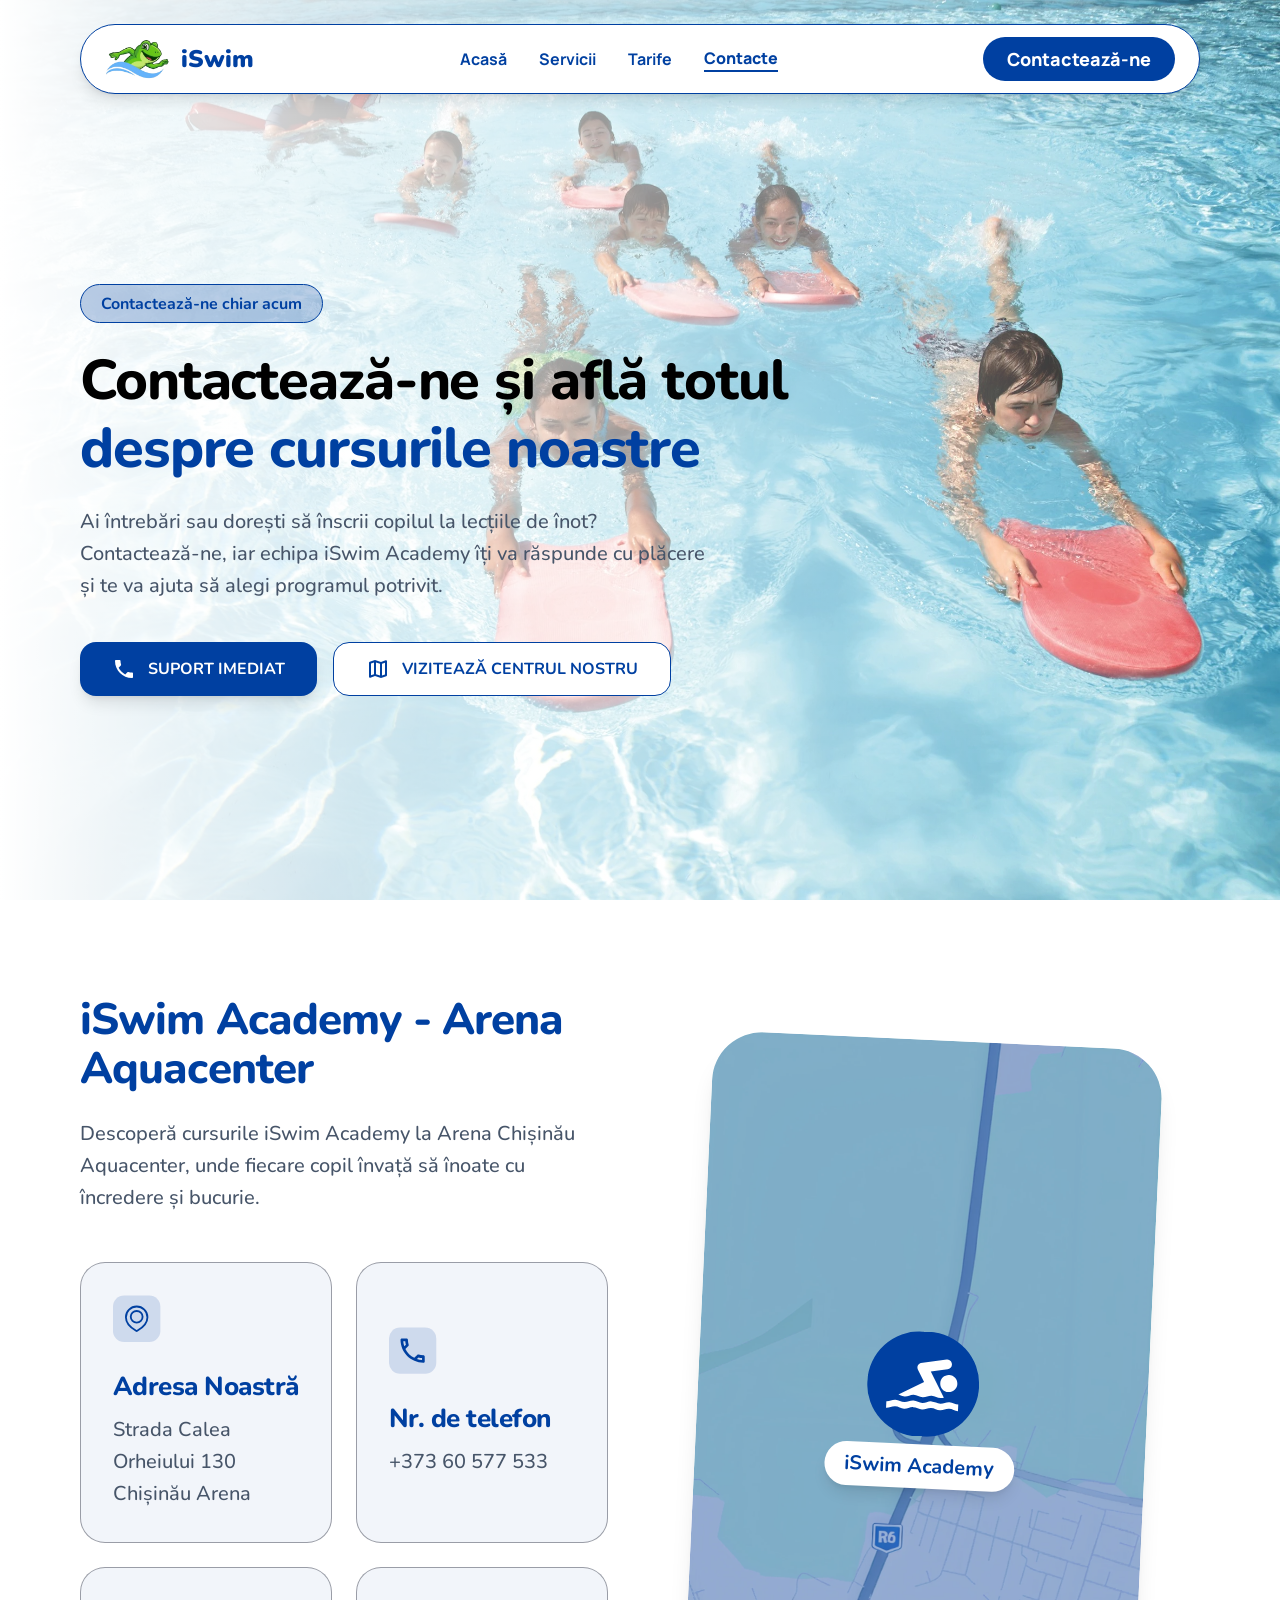
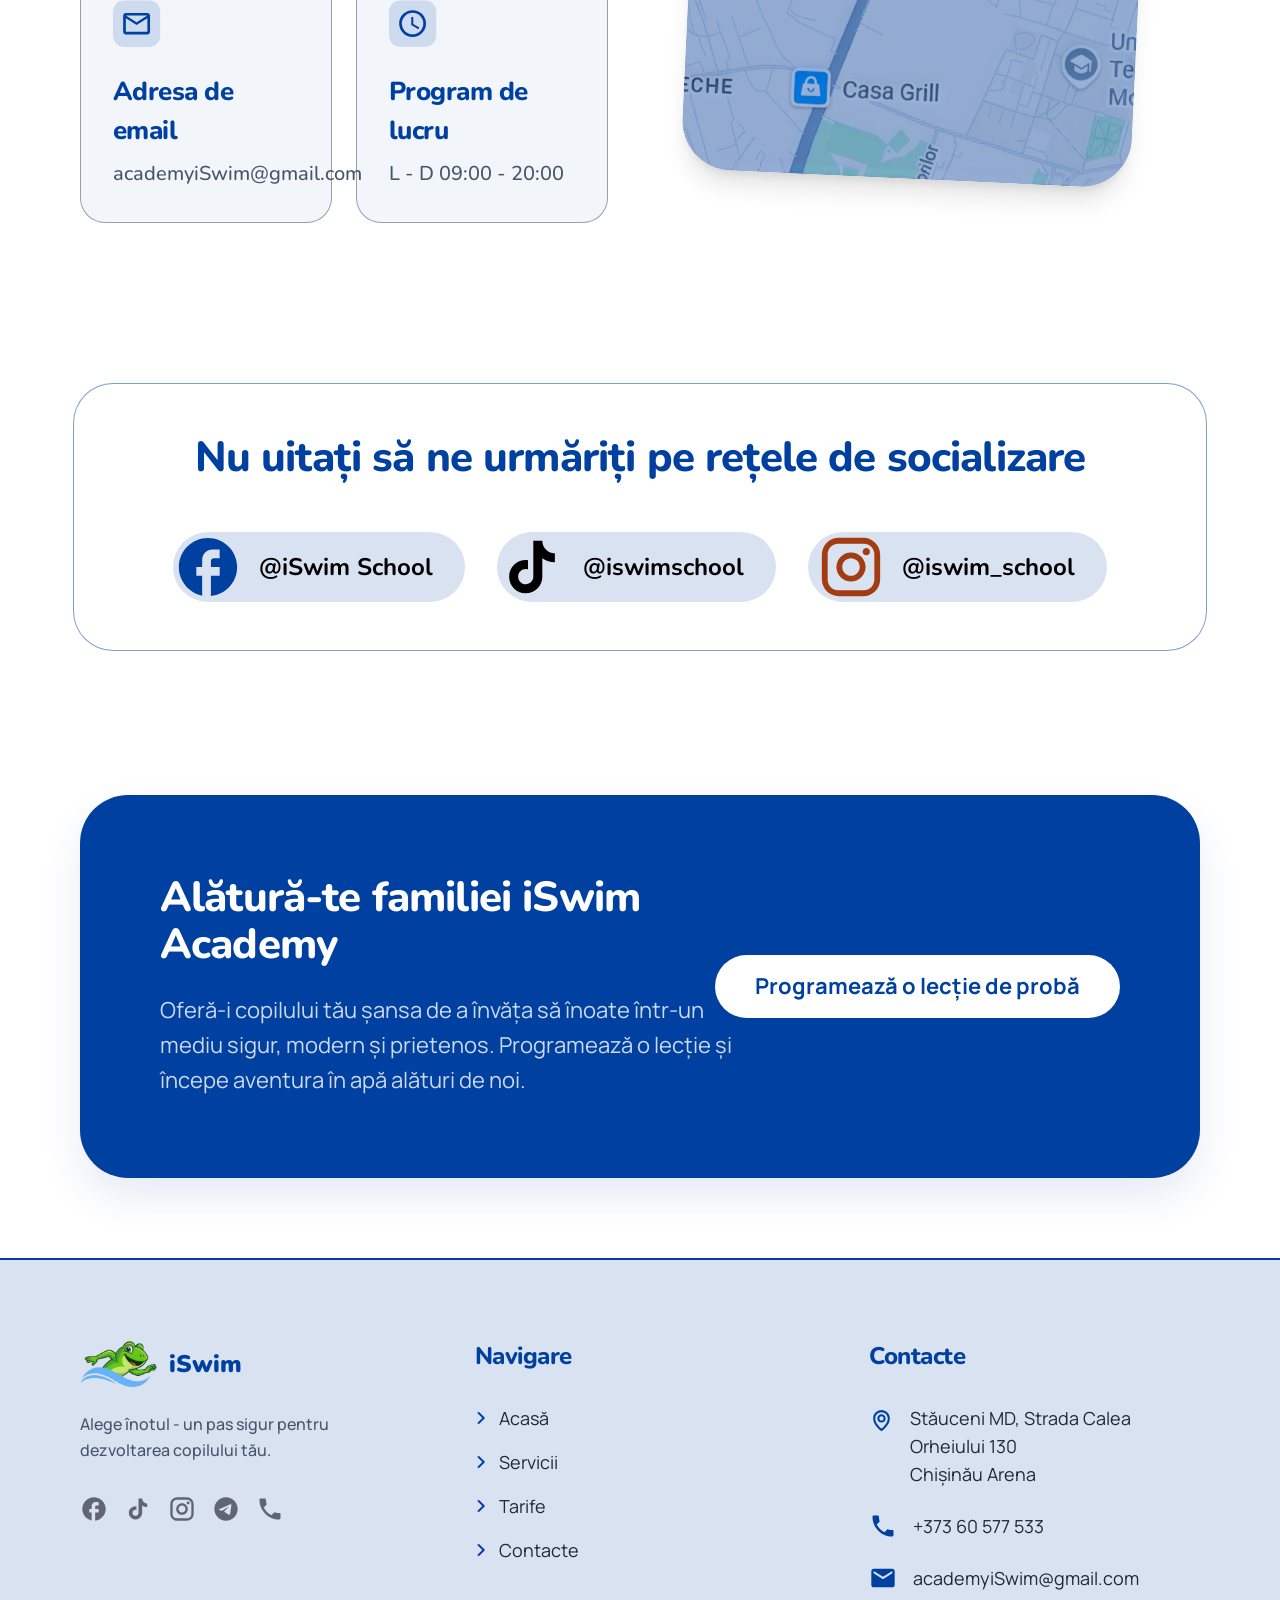
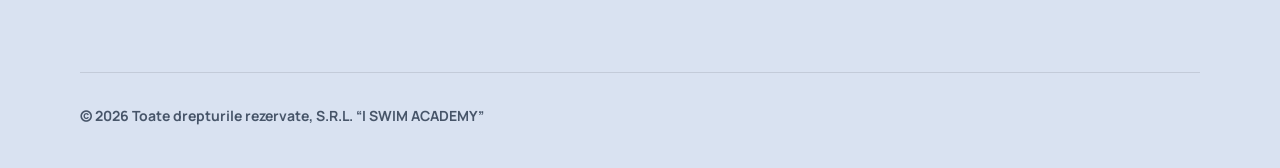
==== contacte.html @ d7ab373a "Initial commit" ====
<!DOCTYPE html>
<html lang="ro">
<head>
  <meta charset="UTF-8">
  <meta name="viewport" content="width=device-width, initial-scale=1.0">
  <title>iSwim Academy - Contact</title>
  
  <!-- Tailwind CSS v4 -->
  <script src="Contacte/tailwindcss.js"></script>
  
  <!-- Iconify -->
  <script src="Contacte/iconify-icon.min.js"></script>
  
  <!-- Fonts -->
  <link href="https://fonts.googleapis.com/css2?family=Nunito:ital,wght@0,100;0,200;0,300;0,400;0,500;0,600;0,700;0,800;0,900;1,100;1,200;1,300;1,400;1,500;1,600;1,700;1,800;1,900&amp;display=swap" type="text/css" rel="stylesheet">
  <link href="https://fonts.googleapis.com/css2?family=Manrope:ital,wght@0,100;0,200;0,300;0,400;0,500;0,600;0,700;0,800;0,900;1,100;1,200;1,300;1,400;1,500;1,600;1,700;1,800;1,900&amp;display=swap" type="text/css" rel="stylesheet">
  <link href="https://fonts.googleapis.com/css2?family=Roboto:ital,wght@0,100;0,200;0,300;0,400;0,500;0,600;0,700;0,800;0,900;1,100;1,200;1,300;1,400;1,500;1,600;1,700;1,800;1,900&amp;display=swap" type="text/css" rel="stylesheet">
  <link href="https://fonts.googleapis.com/css2?family=Inter:ital,wght@0,100;0,200;0,300;0,400;0,500;0,600;0,700;0,800;0,900;1,100;1,200;1,300;1,400;1,500;1,600;1,700;1,800;1,900&amp;display=swap" type="text/css" rel="stylesheet">

  <style>
    body {
      font-family: "Manrope", "Inter", ui-sans-serif, system-ui, sans-serif;
      color: #1e293b;
      -webkit-font-smoothing: antialiased;
      -moz-osx-font-smoothing: grayscale;
      overflow-x: hidden;
    }

    h1, h2, h3, h4, h5, h6 {
      font-family: "Nunito", "Roboto", ui-sans-serif, system-ui, sans-serif;
      font-weight: 800;
      letter-spacing: -0.02em;
      color: #0040A1;
    }

    p {
      line-height: 1.6;
      color: #475569;
    }

    .text-balance {
      text-wrap: balance;
    }

    .glass-card {
      background: rgba(255, 255, 255, 0.8);
      backdrop-filter: blur(12px);
      -webkit-backdrop-filter: blur(12px);
      border: 1px solid rgba(255, 255, 255, 0.3);
    }

    .hero-gradient-overlay {
      background: linear-gradient(90deg, #FFFFFF 0%, rgba(255, 255, 255, 0.4) 70%, rgba(255, 255, 255, 0) 100%);
    }

    .transition-all-smooth {
      transition: all 0.3s cubic-bezier(0.4, 0, 0.2, 1);
    }

    ::-webkit-scrollbar {
      width: 8px;
    }
    ::-webkit-scrollbar-track {
      background: #f1f5f9;
    }
    ::-webkit-scrollbar-thumb {
      background: #0040A1;
      border-radius: 10px;
    }

    .blob-shape {
      border-radius: 190px 474px 222px 443px;
    }
    
    .blob-shape-rotated {
      border-radius: 190px 474px 222px 443px;
      transform: rotate(270deg);
    }
  </style>
</head>
<body class="bg-white">

  <!-- Header / Navigation -->
  <header class="absolute top-6 left-0 right-0 z-50 px-4 md:px-10 lg:px-20">
    <nav class="max-w-[1390px] mx-auto bg-white border border-[#0040A1] rounded-full px-6 py-3 flex items-center justify-between shadow-lg">
      <div class="flex items-center gap-3">
        <a href="index.html"><img src="Acasa/assets/logo.svg" alt="iSwim Logo" class="h-10 w-auto object-contain"></a>
        <a href="index.html"><span class="text-[#0040A1] font-[Nunito] text-2xl font-black">iSwim</span></a>
      </div>
      
      <div class="hidden md:flex items-center gap-8">
        <a href="index.html" class="text-[#0040A1] font-bold hover:opacity-70 transition-opacity">Acasă</a>
        <a href="servicii.html" class="text-[#0040A1] font-bold hover:opacity-70 transition-opacity">Servicii</a>
        <a href="tarife.html" class="text-[#0040A1] font-bold hover:opacity-70 transition-opacity">Tarife</a>
        <a href="contacte.html" class="text-[#0040A1] font-extrabold border-b-2 border-[#0040A1]">Contacte</a>
      </div>

        <button class="bg-[#0040A1] text-white px-6 py-2 rounded-full font-black text-lg btn-hover-effect">
          <a href="https://api.whatsapp.com/send/?phone=37360577533&text&type=phone_number&app_absent=0"> Contactează-ne</a>
      </button>
    </nav>
  </header>

  <!-- Hero Section -->
  <section class="relative min-h-screen flex items-center pt-20 overflow-hidden">
    <!-- Hero Background -->
    <div class="absolute inset-0 z-0">
      <img src="Contacte/assets/IMG_1.webp" alt="Swimming Pool" class="w-full h-full object-cover">
      <div class="absolute inset-0 hero-gradient-overlay"></div>
    </div>

    <div class="container mx-auto px-6 lg:px-20 relative z-10">
      <div class="max-w-3xl">
        <div class="inline-block px-5 py-1.5 bg-[#0040A1]/25 border border-[#0040A1] rounded-full mb-6">
          <span class="text-[#0040A1] font-[Nunito] font-bold text-sm md:text-base">Contactează-ne chiar acum</span>
        </div>
        
        <h1 class="text-4xl md:text-5xl lg:text-[56px] leading-tight md:leading-[1.2] mb-6">
          <span class="text-black">Contactează-ne și află totul</span><br>
          <span class="text-[#0040A1]">despre cursurile noastre</span>
        </h1>
        
        <p class="text-black font-[Nunito] font-medium text-lg md:text-xl mb-10 max-w-2xl">
          Ai întrebări sau dorești să înscrii copilul la lecțiile de înot?<br class="hidden md:block">
          Contactează-ne, iar echipa iSwim Academy îți va răspunde cu plăcere<br class="hidden md:block">
          și te va ajuta să alegi programul potrivit.
        </p>

        <div class="flex flex-col sm:flex-row gap-4">
          <button class="flex items-center justify-center gap-3 bg-[#0040A1] text-white px-8 py-3.5 rounded-2xl font-[Nunito] font-bold hover:bg-blue-800 transition-all shadow-lg">
            <a href="https://api.whatsapp.com/send/?phone=37360577533&text&type=phone_number&app_absent=0"><img src="Contacte/assets/IMG_2.svg" alt="Support" class="w-6 h-6"></a>
            <a href="https://api.whatsapp.com/send/?phone=37360577533&text&type=phone_number&app_absent=0"><span>SUPORT IMEDIAT</span></a>
          </button>
          <button class="flex items-center justify-center gap-3 bg-white text-[#0040A1] border border-[#0040A1] px-8 py-3.5 rounded-2xl font-[Nunito] font-bold hover:bg-blue-50 transition-all">
            <a href="https://maps.app.goo.gl/hyubg8hZn2QpqkkD6"><img src="Contacte/assets/IMG_3.svg" alt="Visit" class="w-6 h-6"></a>
            <a href="https://maps.app.goo.gl/hyubg8hZn2QpqkkD6"><span>VIZITEAZĂ CENTRUL NOSTRU</span></a>
          </button>
        </div>
      </div>
    </div>
  </section>

  <!-- Contact Info Section -->
  <section class="py-24 px-4 md:px-10 lg:px-20">
    <div class="max-w-[1390px] mx-auto grid grid-cols-1 lg:grid-cols-2 gap-16 items-center">
      
      <!-- Info Cards -->
      <div>
        <h2 class="text-4xl lg:text-[44px] mb-6">iSwim Academy - Arena Aquacenter</h2>
        <p class="text-[#424654] font-[Nunito] text-xl font-medium mb-12">
          Descoperă cursurile iSwim Academy la Arena Chișinău Aquacenter, unde fiecare copil învață să înoate cu încredere și bucurie.
        </p>

        <div class="grid grid-cols-1 sm:grid-cols-2 gap-6">
          <!-- Card 1 -->
          <div class="bg-[#0040A1]/5 border border-[#424654]/50 rounded-[25px] p-8">
            <a href="https://maps.app.goo.gl/hyubg8hZn2QpqkkD6">
            <img src="Contacte/assets/IMG_7.svg" alt="Address" class="w-12 h-12 mb-6">
            <h3 class="text-[26px] mb-2">Adresa Noastră</h3>
            <p class="text-black font-[Nunito] text-xl font-medium">Strada Calea Orheiului 130 Chișinău Arena</p>
            </a>
          </div>
          <!-- Card 2 -->
          <div class="bg-[#0040A1]/5 border border-[#424654]/50 rounded-[25px] p-8 flex items-center">
            <a href="https://api.whatsapp.com/send/?phone=37360577533&text&type=phone_number&app_absent=0">
            <img src="Contacte/assets/IMG_8.svg" alt="Phone" class="w-12 h-12 mb-6">
            <h3 class="text-[26px] mb-2">Nr. de telefon</h3>
            <p class="text-black font-[Nunito] text-xl font-medium">+373 60 577 533</p>
            </a>
          </div>
          <!-- Card 3 -->
          <div class="bg-[#0040A1]/5 border border-[#424654]/50 rounded-[25px] p-8">
            <a href="https://mail.google.com/mail/u/0/#inbox">
            <img src="Contacte/assets/IMG_9.svg" alt="Email" class="w-12 h-12 mb-6">
            <h3 class="text-[26px] mb-2">Adresa de email</h3>
            <p class="text-black font-[Nunito] text-xl font-medium">academyiSwim@gmail.com</p>
            </a>
          </div>
          <!-- Card 4 -->
          <div class="bg-[#0040A1]/5 border border-[#424654]/50 rounded-[25px] p-8">
            <img src="Contacte/assets/IMG_10.svg" alt="Hours" class="w-12 h-12 mb-6">
            <h3 class="text-[26px] mb-2">Program de lucru</h3>
            <p class="text-black font-[Nunito] text-xl font-medium">L - D 09:00 - 20:00</p>
          </div>
        </div>
      </div>

      <!-- Map Illustration -->
      <div class="relative flex justify-center lg:justify-end">
        <div class="relative w-full max-w-[450px] lg:right-[10%]">
          <div class="relative rounded-[50px] overflow-hidden rotate-[2.66deg] shadow-xl">
            <img src="Contacte/assets/IMG_5.webp" alt="Map" class="w-full h-auto">
            <div class="absolute inset-0 bg-[#0040A1]/40"></div>
            
            <!-- Map Pin -->
            <a href="https://maps.app.goo.gl/hyubg8hZn2QpqkkD6">
            <div class="absolute top-1/2 left-1/2 -translate-x-1/2 -translate-y-1/2 flex flex-col items-center">
              <img src="Contacte/assets/IMG_6.svg" alt="Pin" class="w-28 h-auto mb-2">
              <div class="bg-white px-5 py-2 rounded-full shadow-lg">
                <span class="text-[#0040A1] font-[Nunito] font-bold text-xl">iSwim Academy</span>
              </div>
            </div>
            </a>
          </div>
        </div>
      </div>
    </div>
  </section>

  <!-- Social Media Section -->
  <section class="py-16 px-4">
    <div class="max-w-[1134px] mx-auto bg-white border border-[#0040A1]/50 rounded-[40px] p-12 text-center">
      <h2 class="text-3xl md:text-[42px] leading-tight mb-12">Nu uitați să ne urmăriți pe rețele de socializare</h2>
      
      <div class="flex flex-wrap justify-center gap-8">
        <a href="https://www.facebook.com/iSwimSchooll/" class="flex items-center gap-4 bg-[#0040A1]/15 rounded-full pr-8 hover:bg-[#0040A1]/25">
          <img src="Contacte/assets/IMG_11.svg" alt="Facebook" class="w-[70px] h-[70px]">
          <span class="text-black font-[Nunito] text-2xl font-bold">@iSwim School</span>
        </a>
        <a href="https://www.tiktok.com/@iswimschool" class="flex items-center gap-4 bg-[#0040A1]/15 rounded-full pr-8 hover:bg-[#0040A1]/25">
          <img src="Contacte/assets/IMG_12.svg" alt="TikTok" class="w-[70px] h-[70px]">
          <span class="text-black font-[Nunito] text-2xl font-bold">@iswimschool</span>
        </a>
        <a href="https://www.instagram.com/iswim_school/" class="flex items-center gap-4 bg-[#0040A1]/15 rounded-full pr-8 hover:bg-[#0040A1]/25">
          <img src="Contacte/assets/IMG_13.svg" alt="Instagram" class="w-[70px] h-[70px] ml-2">
          <span class="text-black font-[Nunito] text-2xl font-bold">@iswim_school</span>
        </a>
      </div>
    </div>
  </section>

  <!-- CTA Section -->
  <section class="py-20">
    <div class="container mx-auto px-6 lg:px-20">
      <div class="bg-[#0040A1] rounded-[48px] p-12 lg:p-20 flex flex-col lg:flex-row items-center justify-between gap-10 shadow-[0px_20px_40px_0px_rgba(0,64,161,0.1)]">
        <div class="lg:w-2/3">
          <h2 class="!text-white font-[Manrope] text-4xl lg:text-[42px] font-semibold mb-6">Alătură-te familiei iSwim Academy</h2>
          <p class="!text-white/80 font-[Manrope] text-xl lg:text-[22px] max-w-2xl">
            Oferă-i copilului tău șansa de a învăța să înoate într-un mediu sigur, modern și prietenos. Programează o lecție și începe aventura în apă alături de noi.
          </p>
        </div>
        <div class="lg:w-1/3 flex justify-center lg:justify-end">
          <button class="bg-white text-[#0040A1] font-[Manrope] text-xl lg:text-[22px] font-bold px-10 py-4 rounded-full hover:bg-blue-50 transition-all whitespace-nowrap">
            <a href="https://api.whatsapp.com/send/?phone=37360577533&text&type=phone_number&app_absent=0">Programează o lecție de probă</a>
          </button>
        </div>
      </div>
    </div>
  </section>
  
  <!-- Footer -->
  <footer class="bg-[#0040A1]/15 pt-20 pb-10 border-t-2 border-[#0040A1]">
    <div class="container mx-auto px-6 lg:px-20">
      <div class="grid grid-cols-1 md:grid-cols-2 lg:grid-cols-3 gap-16 mb-20">
        <!-- Brand Column -->
        <div>
          <div class="flex items-center gap-3 mb-6">
            <a href="index.html"><img src="Servicii/assets/logo.svg" alt="iSwim Logo" class="h-12 w-auto"></a>
            <a href="index.html"><span class="text-[#0040A1] font-[Nunito] text-2xl font-black">iSwim</span></a>
          </div>
          <p class="text-base font-medium text-[#19191F]/80 mb-8 max-w-xs">
            Alege înotul - un pas sigur pentru dezvoltarea copilului tău.
          </p>
          <div class="flex gap-4">
            <a href="https://www.facebook.com/iSwimSchooll/" class="hover:opacity-70 transition-soft"><img src="Servicii/assets/IMG_23.svg" alt="Social" class="w-7 h-7"></a>
            <a href="https://www.tiktok.com/@iswimschool" class="hover:opacity-70 transition-soft"><img src="Servicii/assets/IMG_24.svg" alt="Social" class="w-7 h-7"></a>
            <a href="https://www.instagram.com/iswim_school/" class="hover:opacity-70 transition-soft"><img src="Servicii/assets/IMG_25.svg" alt="Social" class="w-7 h-7"></a>
            <a href="https://t.me/iSwim_info" class="hover:opacity-70 transition-soft"><img src="Servicii/assets/IMG_26.svg" alt="Social" class="w-7 h-7"></a>
            <a href="https://api.whatsapp.com/send/?phone=37360577533&text&type=phone_number&app_absent=0" class="hover:opacity-70 transition-soft"><img src="Servicii/assets/IMG_27.svg" alt="Social" class="w-7 h-7"></a>
          </div>
        </div>

        <!-- Navigation Column -->
        <div>
          <h4 class="text-black text-2xl font-black mb-8">Navigare</h4>
          <ul class="space-y-4">
            <li class="flex items-center gap-3">
              <img src="Servicii/assets/IMG_20.svg" alt="Arrow" class="w-3">
              <a href="index.html" class="text-lg hover:text-[#0040A1] transition-soft">Acasă</a>
            </li>
            <li class="flex items-center gap-3">
              <img src="Servicii/assets/IMG_20.svg" alt="Arrow" class="w-3">
              <a href="servicii.html" class="text-lg hover:text-[#0040A1] transition-soft">Servicii</a>
            </li>
            <li class="flex items-center gap-3">
              <img src="Servicii/assets/IMG_20.svg" alt="Arrow" class="w-3">
              <a href="tarife.html" class="text-lg hover:text-[#0040A1] transition-soft">Tarife</a>
            </li>
            <li class="flex items-center gap-3">
              <img src="Servicii/assets/IMG_20.svg" alt="Arrow" class="w-3">
              <a href="contacte.html" class="text-lg hover:text-[#0040A1] transition-soft">Contacte</a>
            </li>
          </ul>
        </div>

        <!-- Contact Column -->
        <div>
          <h4 class="text-black text-2xl font-black mb-8">Contacte</h4>
          <ul class="space-y-6">
            <li class="flex items-start gap-4">
              <a href="https://maps.app.goo.gl/hyubg8hZn2QpqkkD6"><img src="Servicii/assets/IMG_21.svg" alt="Location" class="w-7 mt-1"></a>
              <a href="https://maps.app.goo.gl/hyubg8hZn2QpqkkD6"><span class="text-lg">Stăuceni MD, Strada Calea Orheiului 130<br>Chișinău Arena</span></a>
            </li>
            <li class="flex items-center gap-4">
              <a href="https://api.whatsapp.com/send/?phone=37360577533&text&type=phone_number&app_absent=0"><img src="Servicii/assets/IMG_22.svg" alt="Phone" class="w-7"></a>
              <a href="https://api.whatsapp.com/send/?phone=37360577533&text&type=phone_number&app_absent=0"><span class="text-lg">+373 60 577 533</span></a>
            </li>
            <li class="flex items-center gap-4">
              <a href="https://mail.google.com/mail/u/0/#inbox"><img src="Servicii/assets/IMG_28.svg" alt="Email" class="w-7"></a>
              <a href="https://mail.google.com/mail/u/0/#inbox"><span class="text-lg">academyiSwim@gmail.com</span></a>
            </li>
          </ul>
        </div>
      </div>

      <div class="pt-8 border-t border-black/10">
        <p class="text-sm font-bold text-black/70">
          © 2026 Toate drepturile rezervate, S.R.L. “I SWIM ACADEMY”
        </p>
      </div>
    </div>
  </footer>

</body>
</html>
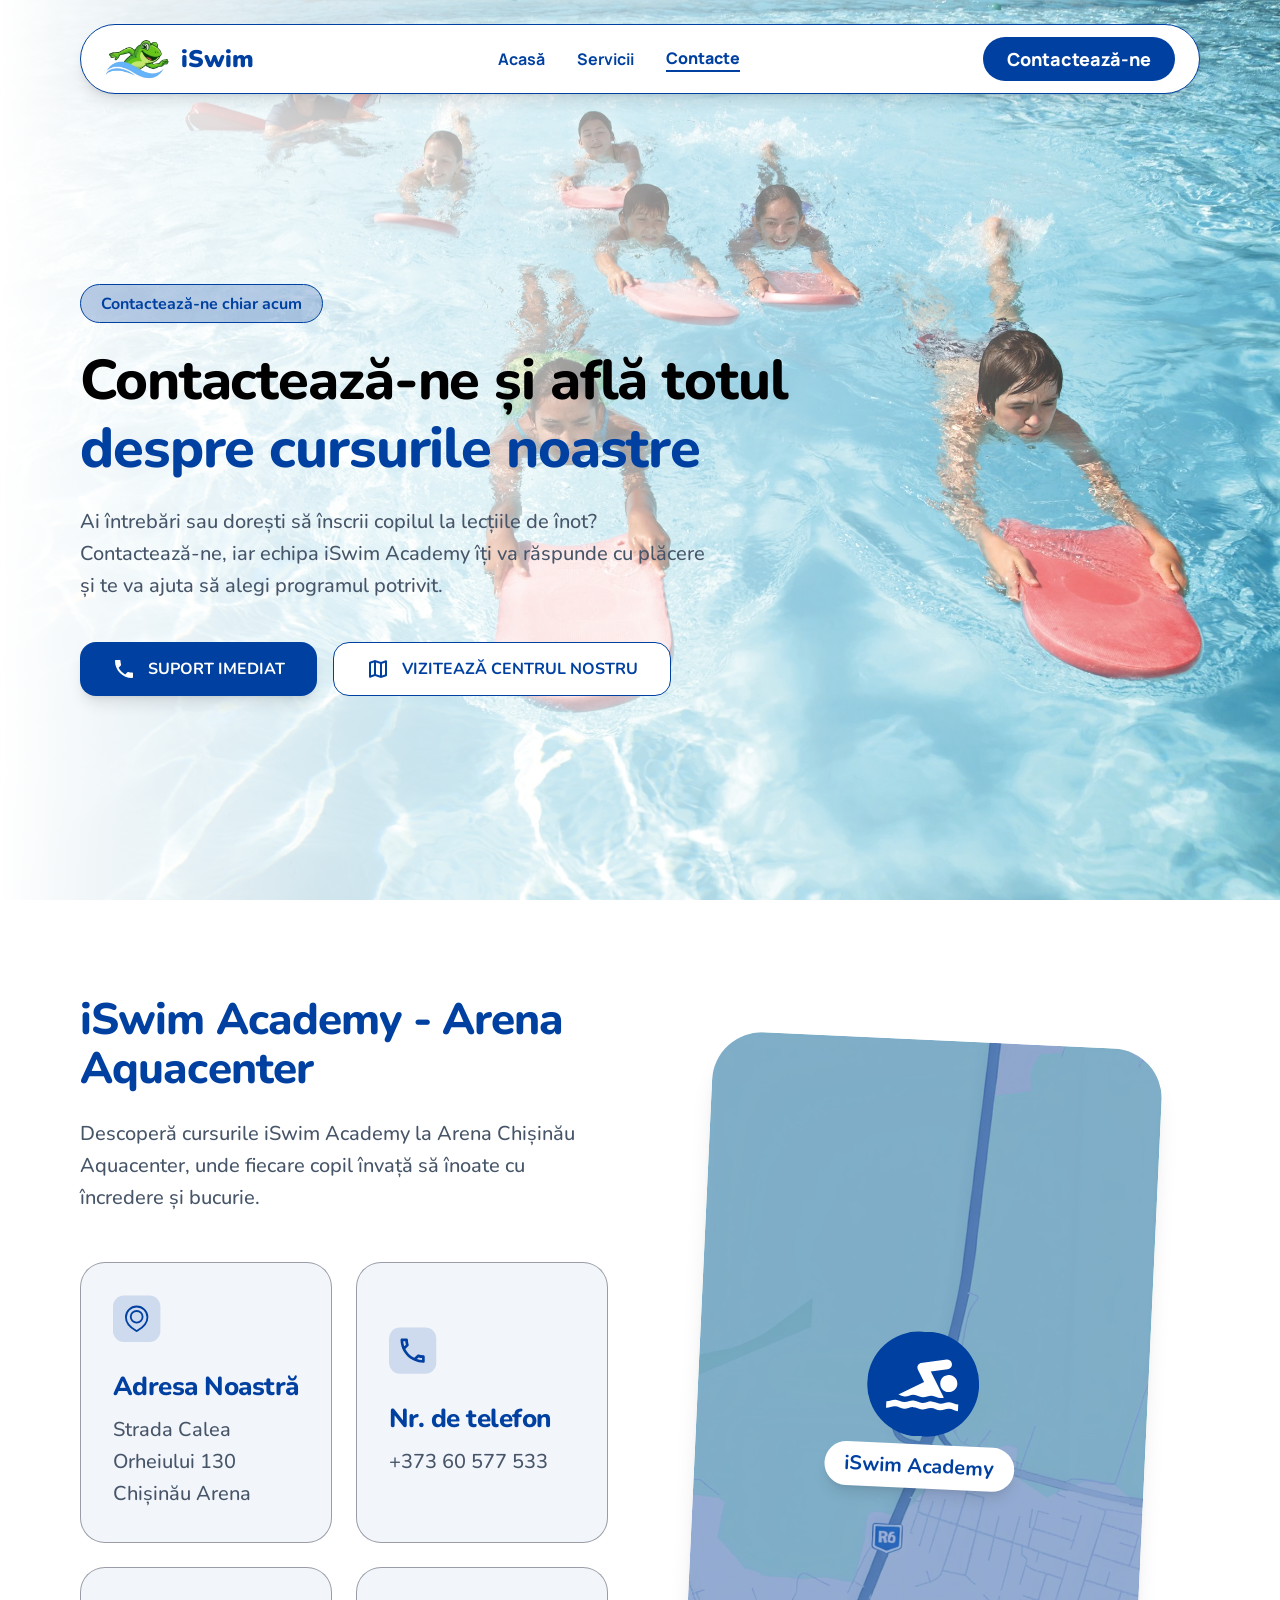
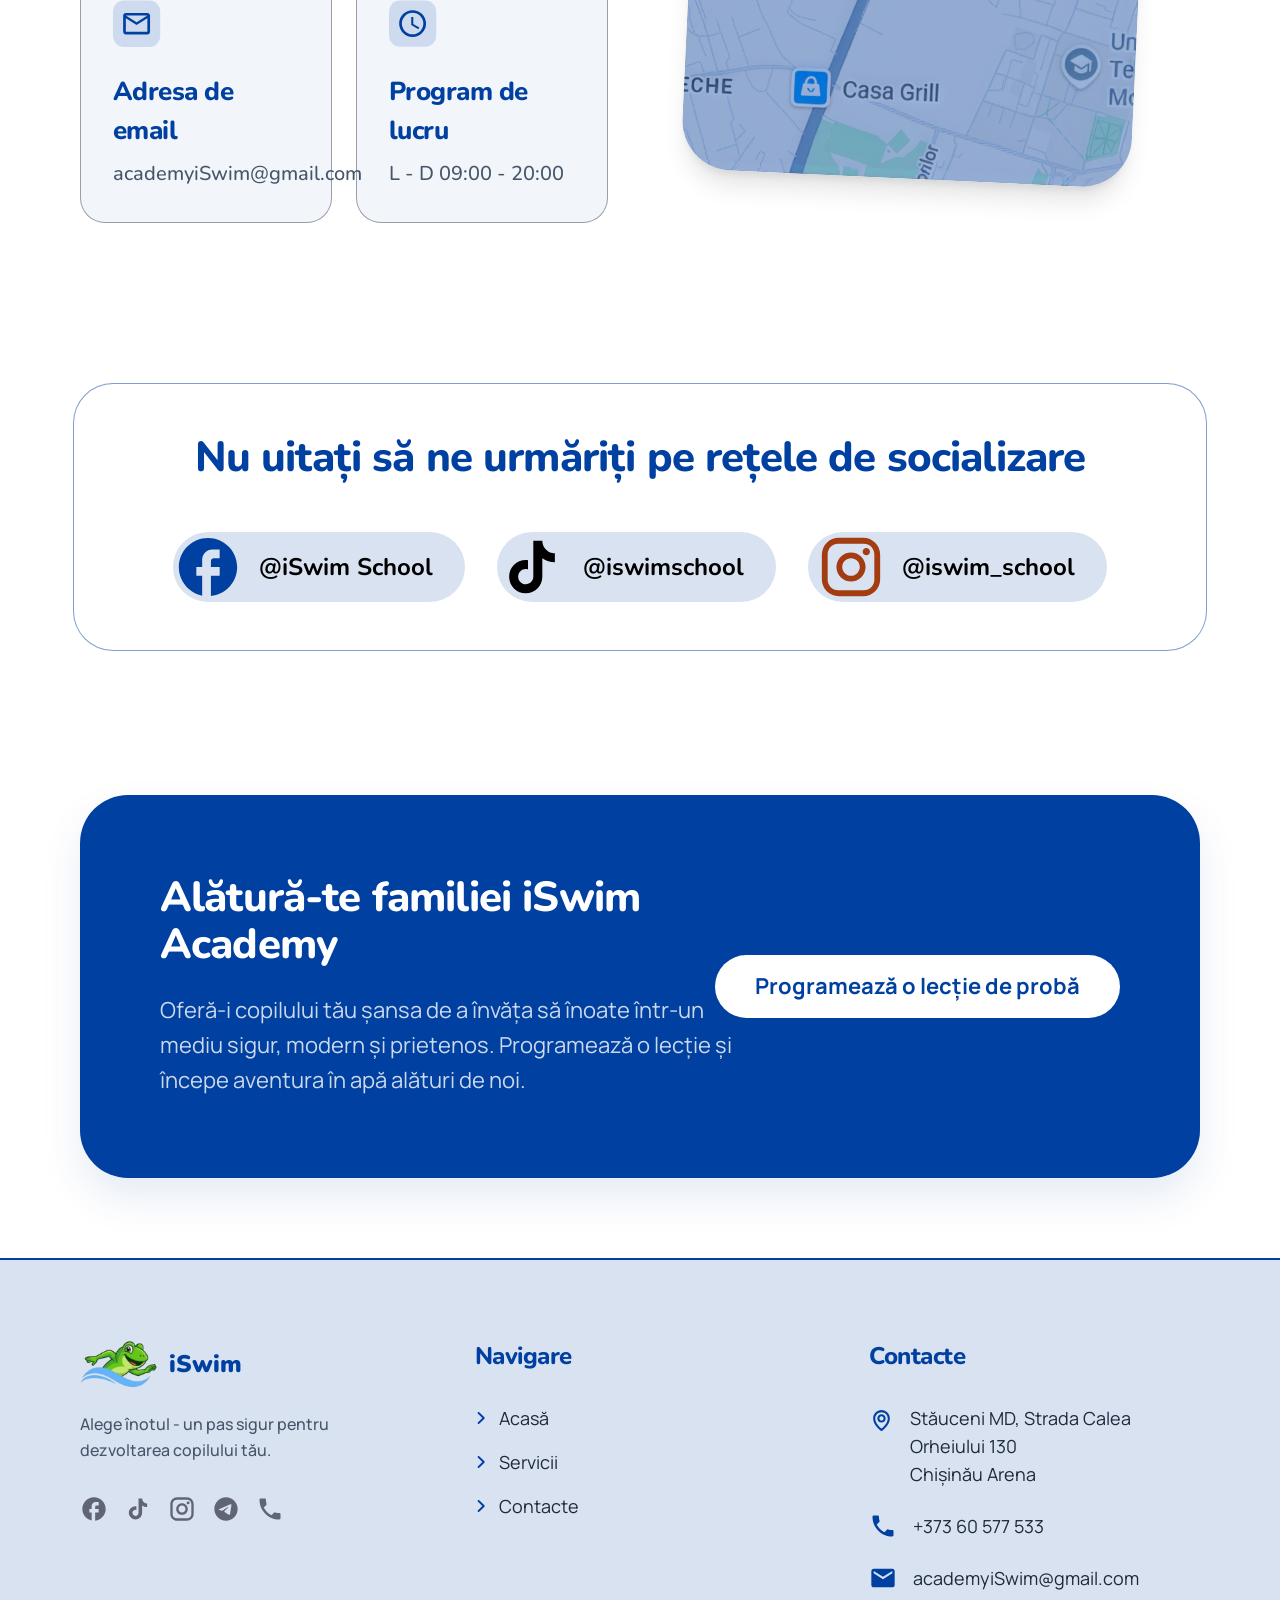
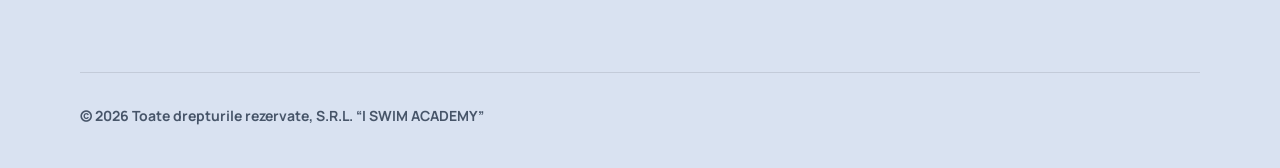
==== commit f8efba65: "Refactor header navigation and add mobile menu" ====
--- a/contacte.html
+++ b/contacte.html
@@ -81,25 +81,60 @@
 <body class="bg-white">
 
   <!-- Header / Navigation -->
-  <header class="absolute top-6 left-0 right-0 z-50 px-4 md:px-10 lg:px-20">
-    <nav class="max-w-[1390px] mx-auto bg-white border border-[#0040A1] rounded-full px-6 py-3 flex items-center justify-between shadow-lg">
-      <div class="flex items-center gap-3">
-        <a href="index.html"><img src="Acasa/assets/logo.svg" alt="iSwim Logo" class="h-10 w-auto object-contain"></a>
-        <a href="index.html"><span class="text-[#0040A1] font-[Nunito] text-2xl font-black">iSwim</span></a>
-      </div>
-      
-      <div class="hidden md:flex items-center gap-8">
-        <a href="index.html" class="text-[#0040A1] font-bold hover:opacity-70 transition-opacity">Acasă</a>
-        <a href="servicii.html" class="text-[#0040A1] font-bold hover:opacity-70 transition-opacity">Servicii</a>
-        <a href="tarife.html" class="text-[#0040A1] font-bold hover:opacity-70 transition-opacity">Tarife</a>
-        <a href="contacte.html" class="text-[#0040A1] font-extrabold border-b-2 border-[#0040A1]">Contacte</a>
-      </div>
-
-        <button class="bg-[#0040A1] text-white px-6 py-2 rounded-full font-black text-lg btn-hover-effect">
-          <a href="https://api.whatsapp.com/send/?phone=37360577533&text&type=phone_number&app_absent=0"> Contactează-ne</a>
+<header class="absolute top-6 left-0 right-0 z-50 px-4 md:px-10 lg:px-20">
+  <nav class="max-w-[1390px] mx-auto bg-white border border-[#0040A1] rounded-full px-6 py-3 flex items-center justify-between shadow-lg relative">
+    <div class="flex items-center gap-3">
+      <a href="index.html"><img src="Acasa/assets/logo.svg" alt="iSwim Logo" class="h-10 w-auto object-contain"></a>
+      <a href="index.html"><span class="text-[#0040A1] font-[Nunito] text-2xl font-black">iSwim</span></a>
+    </div>
+
+    <div class="hidden md:flex items-center gap-8">
+      <a href="index.html" class="text-[#0040A1] font-bold hover:opacity-70 transition-opacity">Acasă</a>
+      <a href="servicii.html" class="text-[#0040A1] font-bold hover:opacity-70 transition-opacity">Servicii</a>
+      <a href="contacte.html" class="text-[#0040A1] font-extrabold border-b-2 border-[#0040A1]">Contacte</a>
+    </div>
+
+    <button class="hidden md:block bg-[#0040A1] text-white px-6 py-2 rounded-full font-black text-lg btn-hover-effect">
+      <a href="https://api.whatsapp.com/send/?phone=37360577533&text&type=phone_number&app_absent=0">Contactează-ne</a>
+    </button>
+
+    <!-- Buton hamburger, doar pe mobil -->
+    <button id="menu-toggle" class="md:hidden flex flex-col justify-center items-center gap-1.5 w-10 h-10" aria-label="Deschide meniul">
+      <span class="block w-6 h-0.5 bg-[#0040A1] transition-all duration-300" id="bar1"></span>
+      <span class="block w-6 h-0.5 bg-[#0040A1] transition-all duration-300" id="bar2"></span>
+      <span class="block w-6 h-0.5 bg-[#0040A1] transition-all duration-300" id="bar3"></span>
+    </button>
+
+    <!-- Meniu mobil (dropdown) -->
+    <div id="mobile-menu" class="hidden md:hidden absolute top-full left-0 right-0 mt-3 bg-white border border-[#0040A1] rounded-3xl shadow-lg flex flex-col items-center gap-8 py-6">
+      <a href="index.html" class="text-[#0040A1] font-bold">Acasă</a>
+      <a href="servicii.html" class="text-[#0040A1] font-bold">Servicii</a>
+      <a href="contacte.html" class="text-[#0040A1] font-extrabold border-b-2 border-[#0040A1]">Contacte</a>
+      <button class="bg-[#0040A1] text-white px-6 py-2 rounded-full font-black text-lg btn-hover-effect">
+        <a href="https://api.whatsapp.com/send/?phone=37360577533&text&type=phone_number&app_absent=0">Contactează-ne</a>
       </button>
-    </nav>
-  </header>
+    </div>
+  </nav>
+</header>
+
+<script>
+  const menuToggle = document.getElementById('menu-toggle');
+  const mobileMenu = document.getElementById('mobile-menu');
+  const bar1 = document.getElementById('bar1');
+  const bar2 = document.getElementById('bar2');
+  const bar3 = document.getElementById('bar3');
+
+  menuToggle.addEventListener('click', () => {
+    mobileMenu.classList.toggle('hidden');
+
+    // animație simplă de transformare în X
+    bar1.classList.toggle('rotate-45');
+    bar1.classList.toggle('translate-y-2');
+    bar2.classList.toggle('opacity-0');
+    bar3.classList.toggle('-rotate-45');
+    bar3.classList.toggle('-translate-y-2');
+  });
+</script>
 
   <!-- Hero Section -->
   <section class="relative min-h-screen flex items-center pt-20 overflow-hidden">
@@ -284,10 +319,6 @@
             </li>
             <li class="flex items-center gap-3">
               <img src="Servicii/assets/IMG_20.svg" alt="Arrow" class="w-3">
-              <a href="tarife.html" class="text-lg hover:text-[#0040A1] transition-soft">Tarife</a>
-            </li>
-            <li class="flex items-center gap-3">
-              <img src="Servicii/assets/IMG_20.svg" alt="Arrow" class="w-3">
               <a href="contacte.html" class="text-lg hover:text-[#0040A1] transition-soft">Contacte</a>
             </li>
           </ul>
@@ -322,4 +353,4 @@
   </footer>
 
 </body>
-</html>+</html>
